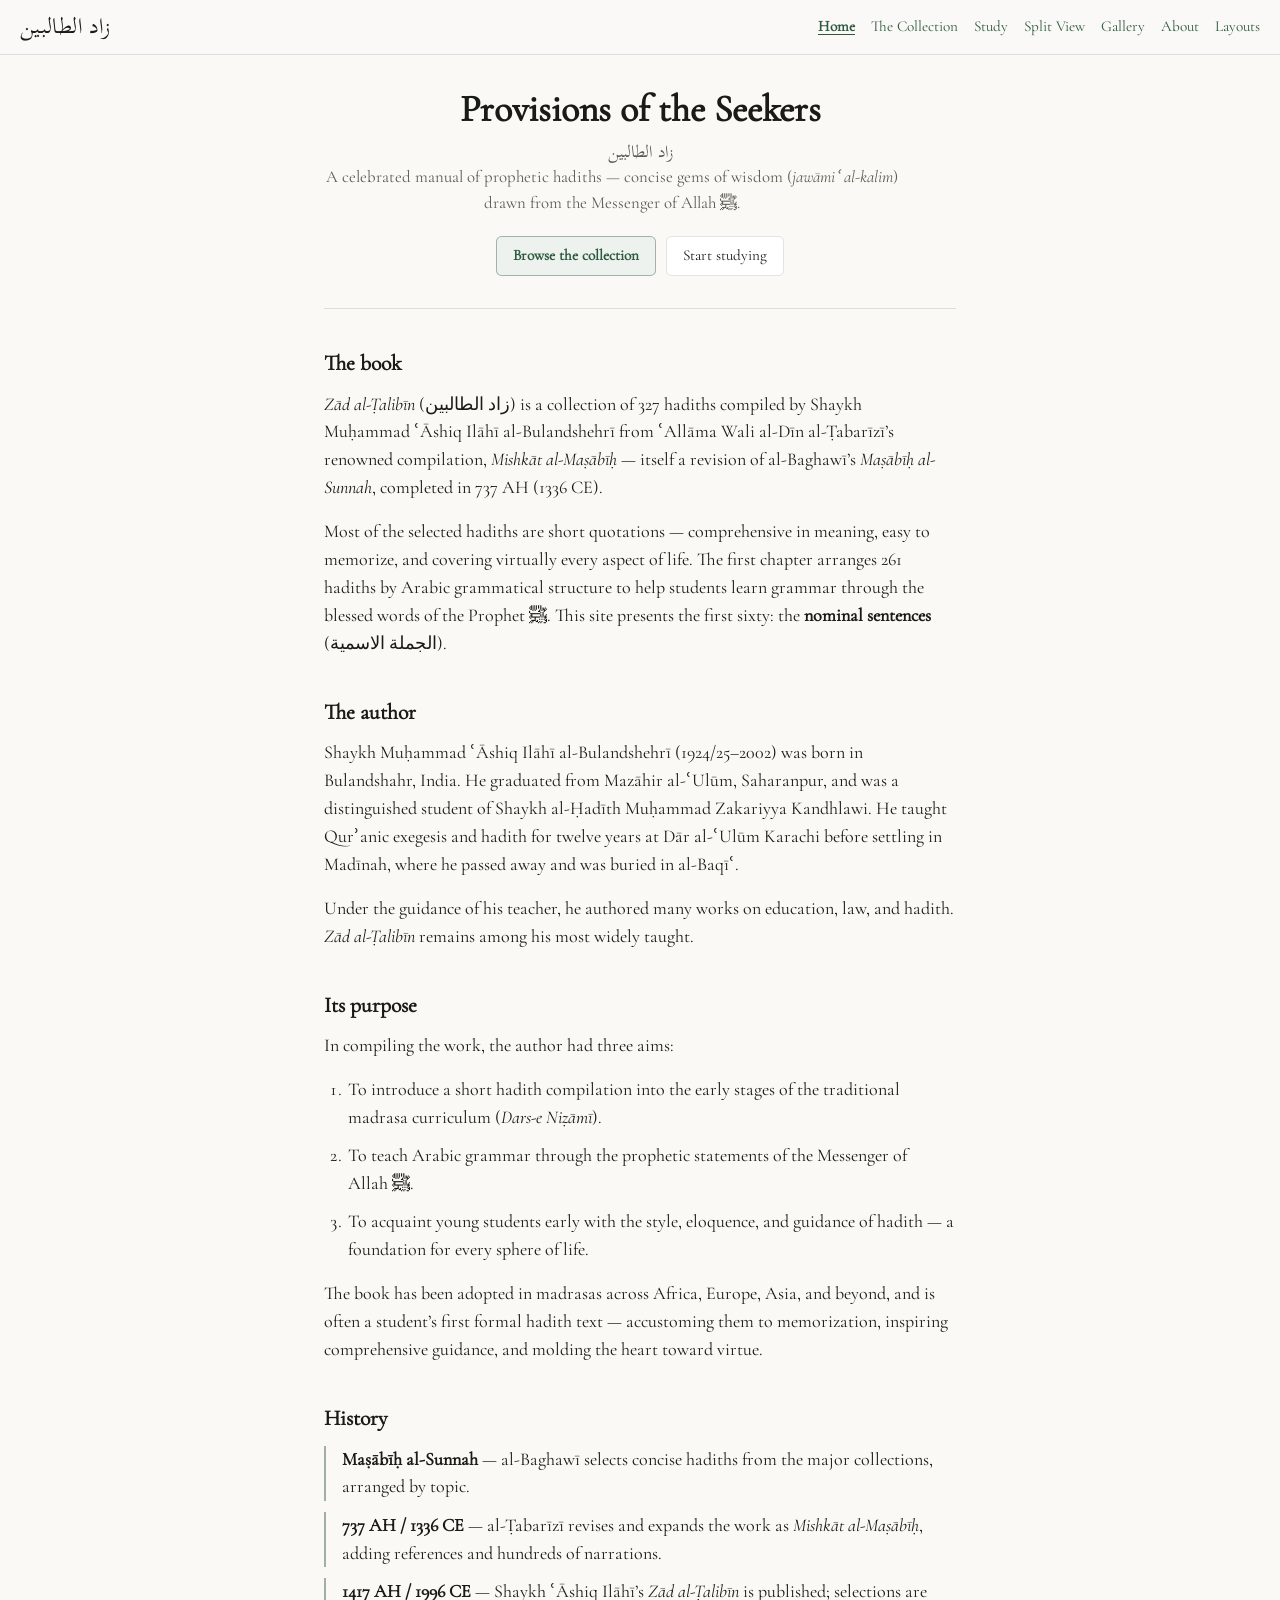
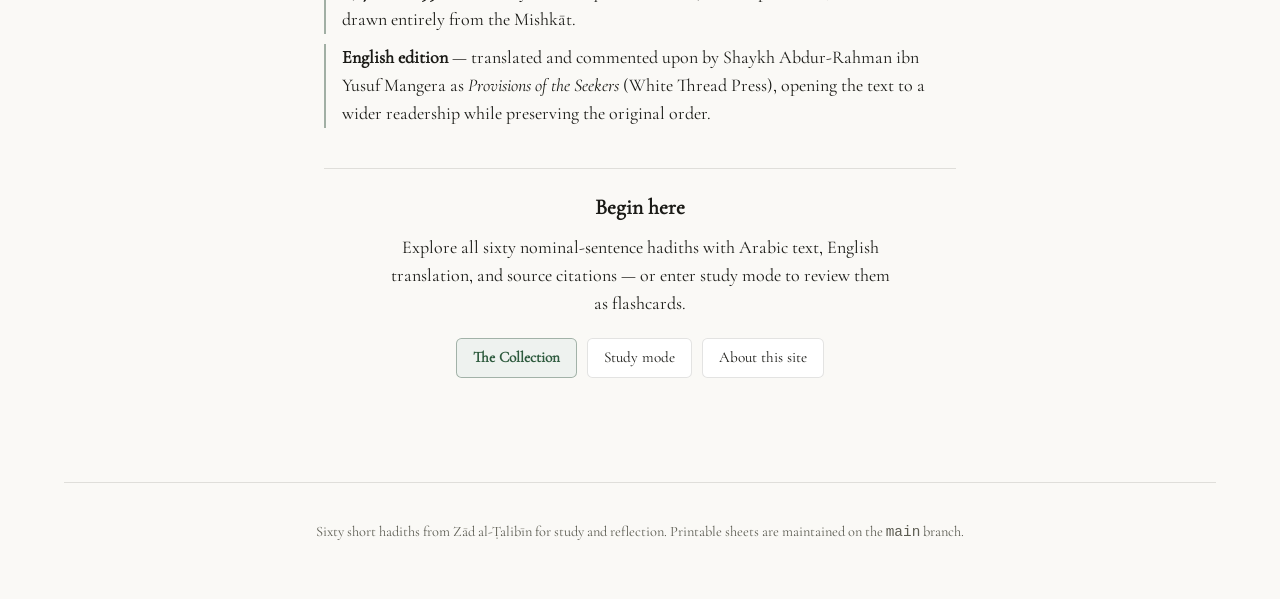
==== web/index.html @ 3c96c697 "Add landing page and rebrand site to Provisions of the Seekers. Introduce a home page covering the b" ====
<!doctype html>
<html lang="en">
  <head>
    <meta charset="utf-8">
    <meta name="viewport" content="width=device-width, initial-scale=1">
    <title>Provisions of the Seekers | Zād al-Ṭalibīn</title>
    <meta name="description" content="Provisions of the Seekers (Zād al-Ṭalibīn): sixty prophetic hadiths for study and memorization, with the book's history, author, and purpose.">
    <meta property="og:title" content="Provisions of the Seekers">
    <meta property="og:description" content="Sixty prophetic hadiths from Zād al-Ṭalibīn (زاد الطالبين) — a celebrated manual compiled by Shaykh Ashiq Ilahi al-Bulandshehri.">
    <meta property="og:type" content="website">
    <link rel="stylesheet" href="styles.css?v=2">
  </head>
  <body>
    <p class="load-message">Loading hadiths…</p>
    <script src="hadiths.js?v=1"></script>
    <script src="app.js?v=2"></script>
  </body>
</html>
---- web/styles.css ----
@font-face {
  font-family: "Local Scheherazade";
  src: url("/assets/fonts/ScheherazadeNew-Regular.ttf") format("truetype");
  font-weight: 400;
  font-style: normal;
  font-display: swap;
}

@font-face {
  font-family: "Local Cormorant";
  src: local("Cormorant Garamond"), url("/assets/fonts/CormorantGaramond-Regular.ttf") format("truetype");
  font-display: swap;
}

@font-face {
  font-family: "Local Cormorant";
  src: local("Cormorant Garamond Italic"), url("/assets/fonts/CormorantGaramond-Italic.ttf") format("truetype");
  font-style: italic;
  font-display: swap;
}

:root {
  --paper: #faf9f6;
  --ink: #1a1a16;
  --muted: #5c5c52;
  --link: #2d5a3d;
  --link-hover: #1e3d29;
  --border: rgba(26, 26, 22, 0.12);
  --max-width: 42rem;
  --nav-height: 3.25rem;
  --frame-ink: #3f463c;
}

*,
*::before,
*::after {
  box-sizing: border-box;
}

html,
body {
  margin: 0;
  min-height: 100%;
}

body {
  background: var(--paper);
  color: var(--ink);
  font-family: "Local Cormorant", Georgia, "Times New Roman", serif;
  font-size: 1.125rem;
  line-height: 1.55;
  -webkit-font-smoothing: antialiased;
  text-rendering: optimizeLegibility;
}

a {
  color: var(--link);
  text-decoration: none;
}

a:hover {
  color: var(--link-hover);
  text-decoration: underline;
}

.site-header {
  position: sticky;
  top: 0;
  z-index: 100;
  display: flex;
  align-items: center;
  justify-content: space-between;
  gap: 1rem;
  min-height: var(--nav-height);
  padding: 0.65rem 1.25rem;
  border-bottom: 1px solid var(--border);
  background: color-mix(in srgb, var(--paper) 92%, white);
  backdrop-filter: blur(8px);
}

.site-title {
  margin: 0;
  font-size: 1.15rem;
  font-weight: 700;
  letter-spacing: 0.02em;
}

.site-title a {
  color: var(--ink);
  text-decoration: none;
}

.site-title--ar a {
  font-family: "Local Scheherazade", "Scheherazade New", "Noto Naskh Arabic", serif;
  font-size: 1.35rem;
  font-weight: 400;
}

.site-title a:hover {
  color: var(--link);
  text-decoration: none;
}

.site-nav {
  display: flex;
  flex-wrap: wrap;
  gap: 0.35rem 1rem;
  margin: 0;
  padding: 0;
  list-style: none;
  font-size: 0.95rem;
}

.site-nav a {
  text-decoration: none;
}

.site-nav a.is-active {
  font-weight: 700;
  text-decoration: underline;
  text-underline-offset: 0.2em;
}

main {
  width: min(100%, 72rem);
  margin: 0 auto;
  padding: 2rem 1.25rem 4rem;
}

.hero {
  max-width: var(--max-width);
  margin: 0 auto 2rem;
  text-align: center;
}

.hero h1 {
  margin: 0 0 0.5rem;
  font-size: clamp(1.75rem, 4vw, 2.35rem);
  font-weight: 700;
  line-height: 1.2;
}

.hero p {
  margin: 0;
  color: var(--muted);
  font-size: 1.05rem;
}

.hero-subtitle {
  margin: 0 0 0.65rem;
  color: var(--ink);
  font-family: "Local Scheherazade", "Scheherazade New", "Noto Naskh Arabic", serif;
  font-size: clamp(1.5rem, 4vw, 2rem);
  line-height: 1.4;
}

.search-box {
  display: block;
  width: min(100%, var(--max-width));
  margin: 0 auto 1.5rem;
  padding: 0.65rem 0.9rem;
  border: 1px solid var(--border);
  border-radius: 0.35rem;
  background: white;
  color: var(--ink);
  font: inherit;
  font-size: 1rem;
}

.search-box:focus {
  outline: 2px solid color-mix(in srgb, var(--link) 35%, transparent);
  outline-offset: 1px;
}

.collection-list {
  max-width: var(--max-width);
  margin: 0 auto;
  padding: 0;
  list-style: none;
}

.collection-item {
  border-bottom: 1px solid var(--border);
}

.collection-item a {
  display: grid;
  grid-template-columns: auto 1fr;
  gap: 0.75rem 1rem;
  align-items: baseline;
  padding: 0.85rem 0.25rem;
  color: inherit;
  text-decoration: none;
}

.collection-item a:hover {
  background: color-mix(in srgb, var(--link) 6%, transparent);
  text-decoration: none;
}

.collection-number {
  min-width: 5.5rem;
  color: var(--muted);
  font-size: 0.92rem;
  font-weight: 700;
}

.collection-title {
  font-size: 1.05rem;
}

.hadith-detail {
  max-width: var(--max-width);
  margin: 0 auto;
}

.hadith-label {
  margin: 0 0 1rem;
  color: var(--muted);
  font-size: 0.95rem;
  font-weight: 700;
  letter-spacing: 0.04em;
  text-transform: uppercase;
}

.hadith-card {
  --card-bg: #fdf8ee;
  --accent: #c9a05a;
  position: relative;
  margin-bottom: 2rem;
  padding: 2rem 1.75rem 1.5rem;
  overflow: hidden;
  border-radius: 0.5rem;
  background: var(--card-bg);
  box-shadow: 0 0.15rem 0.75rem rgba(45, 40, 30, 0.08);
}

.hadith-card::before,
.hadith-card::after {
  content: "";
  position: absolute;
  inset: 0.5rem;
  border-radius: 0.35rem;
  pointer-events: none;
}

.hadith-card::before {
  border: 1px solid color-mix(in srgb, var(--frame-ink) 70%, transparent);
}

.hadith-card::after {
  inset: 0.7rem;
  border: 1px solid color-mix(in srgb, var(--frame-ink) 30%, transparent);
}

.hadith-card__inner {
  position: relative;
  z-index: 1;
}

.hadith-english {
  margin: 0 0 1.25rem;
  font-size: clamp(1.2rem, 2.5vw, 1.45rem);
  font-style: italic;
  line-height: 1.45;
  text-align: center;
}

.hadith-rule {
  width: min(52%, 12rem);
  height: 0;
  margin: 0 auto 1.1rem;
  border: 0;
  border-top: 1px solid color-mix(in srgb, var(--ink) 16%, transparent);
}

.hadith-arabic {
  margin: 0 0 1rem;
  color: #2a2a24;
  font-family: "Local Scheherazade", "Scheherazade New", "Noto Naskh Arabic", serif;
  font-size: clamp(1.5rem, 4vw, 2rem);
  font-weight: 400;
  line-height: 1.55;
  text-align: center;
  direction: rtl;
  unicode-bidi: isolate;
}

.hadith-source {
  margin: 0;
  color: var(--muted);
  font-size: 0.9rem;
  font-style: italic;
  font-weight: 700;
  text-align: center;
}

.hadith-nav {
  display: flex;
  justify-content: space-between;
  gap: 1rem;
  margin-top: 2rem;
}

.hadith-nav a,
.btn {
  display: inline-flex;
  align-items: center;
  justify-content: center;
  min-height: 2.5rem;
  padding: 0.45rem 1rem;
  border: 1px solid var(--border);
  border-radius: 0.35rem;
  background: white;
  color: var(--ink);
  font: inherit;
  font-size: 0.95rem;
  text-decoration: none;
  cursor: pointer;
}

.hadith-nav a:hover,
.btn:hover {
  border-color: color-mix(in srgb, var(--link) 40%, var(--border));
  color: var(--link);
  text-decoration: none;
}

.btn--primary {
  border-color: color-mix(in srgb, var(--link) 30%, var(--border));
  background: color-mix(in srgb, var(--link) 8%, white);
  color: var(--link);
  font-weight: 700;
}

.load-message {
  max-width: var(--max-width);
  margin: 2rem auto;
  padding: 1.5rem;
  border: 1px solid var(--border);
  border-radius: 0.35rem;
  background: white;
  color: var(--muted);
  text-align: center;
}

.load-message--error {
  color: #6b2f2f;
}

.about-page {
  max-width: var(--max-width);
  margin: 0 auto;
}

.about-page h1 {
  margin-top: 0;
}

.about-page p {
  margin: 0 0 1rem;
}

/* Layout B — Study mode */
.study-screen {
  display: grid;
  gap: 1.25rem;
  min-height: calc(100vh - var(--nav-height) - 4rem);
  align-content: center;
  justify-items: center;
  max-width: 36rem;
  margin: 0 auto;
}

.study-card-wrap {
  width: 100%;
  perspective: 1200px;
}

.study-card {
  --card-bg: #fdf8ee;
  position: relative;
  width: 100%;
  min-height: 22rem;
  padding: 2.25rem 1.5rem 1.75rem;
  border-radius: 0.6rem;
  background: var(--card-bg);
  box-shadow: 0 0.25rem 1.25rem rgba(45, 40, 30, 0.1);
  cursor: pointer;
  transition: transform 0.35s ease;
  transform-style: preserve-3d;
}

.study-card.is-flipped {
  transform: rotateY(180deg);
}

.study-card-face {
  display: grid;
  align-content: center;
  min-height: 16rem;
}

.study-card-face--back {
  position: absolute;
  inset: 2.25rem 1.5rem 1.75rem;
  transform: rotateY(180deg);
  backface-visibility: hidden;
}

.study-card-face--front {
  backface-visibility: hidden;
}

.study-hint {
  margin: 0;
  color: var(--muted);
  font-size: 0.9rem;
  text-align: center;
}

.study-controls {
  display: flex;
  flex-wrap: wrap;
  align-items: center;
  justify-content: center;
  gap: 0.5rem;
  width: 100%;
}

.study-mode-toggle {
  display: flex;
  flex-wrap: wrap;
  gap: 0.35rem;
  justify-content: center;
}

.study-mode-toggle .btn.is-active {
  border-color: color-mix(in srgb, var(--link) 45%, var(--border));
  background: color-mix(in srgb, var(--link) 12%, white);
  color: var(--link);
  font-weight: 700;
}

.study-counter {
  min-width: 4.5rem;
  color: var(--muted);
  font-size: 0.92rem;
  text-align: center;
}

/* Layout C — Split view */
.split-layout {
  display: grid;
  grid-template-columns: minmax(14rem, 32%) 1fr;
  gap: 1.5rem;
  min-height: calc(100vh - var(--nav-height) - 4rem);
}

.split-list {
  position: sticky;
  top: calc(var(--nav-height) + 1rem);
  max-height: calc(100vh - var(--nav-height) - 2rem);
  overflow: auto;
  margin: 0;
  padding: 0;
  border: 1px solid var(--border);
  border-radius: 0.4rem;
  background: white;
  list-style: none;
}

.split-list li a {
  display: block;
  padding: 0.6rem 0.85rem;
  border-bottom: 1px solid var(--border);
  color: inherit;
  font-size: 0.95rem;
  text-decoration: none;
}

.split-list li a:hover {
  background: color-mix(in srgb, var(--link) 6%, transparent);
  text-decoration: none;
}

.split-list li a.is-active {
  background: color-mix(in srgb, var(--link) 10%, white);
  font-weight: 700;
}

.split-list .collection-number {
  display: inline;
  min-width: 0;
  margin-right: 0.35rem;
}

.split-reader {
  min-width: 0;
}

/* Layout D — Gallery */
.gallery-grid {
  display: grid;
  grid-template-columns: repeat(auto-fill, minmax(10.5rem, 1fr));
  gap: 1rem;
}

.gallery-tile {
  position: relative;
  display: block;
  aspect-ratio: 3 / 4;
  padding: 0;
  overflow: hidden;
  border: 1px solid var(--border);
  border-radius: 0.45rem;
  background: var(--card-bg, #fdf8ee);
  box-shadow: 0 0.1rem 0.5rem rgba(45, 40, 30, 0.06);
  cursor: pointer;
  text-align: center;
  text-decoration: none;
}

.gallery-tile:hover {
  box-shadow: 0 0.2rem 0.85rem rgba(45, 40, 30, 0.12);
  text-decoration: none;
}

.gallery-tile__badge {
  position: absolute;
  top: 0.45rem;
  left: 0.45rem;
  z-index: 2;
  padding: 0.15rem 0.45rem;
  border-radius: 999px;
  background: rgba(255, 255, 255, 0.88);
  color: var(--muted);
  font-size: 0.75rem;
  font-weight: 700;
}

.gallery-tile__arabic {
  display: grid;
  place-items: center;
  height: 100%;
  padding: 1.75rem 0.65rem 0.85rem;
  color: #2a2a24;
  font-family: "Local Scheherazade", "Scheherazade New", serif;
  font-size: 1rem;
  line-height: 1.4;
  direction: rtl;
}

.gallery-modal {
  position: fixed;
  inset: 0;
  z-index: 200;
  display: grid;
  place-items: center;
  padding: 1rem;
  background: rgba(20, 18, 14, 0.55);
}

.gallery-modal[hidden] {
  display: none;
}

.gallery-modal__panel {
  width: min(100%, 28rem);
  max-height: 90vh;
  overflow: auto;
  padding: 1.25rem;
  border-radius: 0.5rem;
  background: var(--paper);
}

.gallery-modal__actions {
  display: flex;
  flex-wrap: wrap;
  gap: 0.5rem;
  justify-content: space-between;
  margin-top: 1rem;
}

/* Drawer (study index) */
.drawer-backdrop {
  position: fixed;
  inset: 0;
  z-index: 150;
  background: rgba(20, 18, 14, 0.4);
}

.drawer-backdrop[hidden],
.drawer[hidden] {
  display: none;
}

.drawer {
  position: fixed;
  top: 0;
  right: 0;
  z-index: 160;
  width: min(100%, 22rem);
  height: 100%;
  overflow: auto;
  padding: 1rem 0 2rem;
  background: var(--paper);
  box-shadow: -0.25rem 0 1.5rem rgba(20, 18, 14, 0.15);
}

.drawer-header {
  display: flex;
  align-items: center;
  justify-content: space-between;
  padding: 0 1rem 0.75rem;
  border-bottom: 1px solid var(--border);
}

.drawer-header h2 {
  margin: 0;
  font-size: 1.1rem;
}

.drawer .collection-list {
  padding: 0 0.5rem;
}

/* Wireframes page */
.wireframes-page main {
  max-width: 56rem;
}

.wireframe-section {
  margin-bottom: 3rem;
  padding-bottom: 2rem;
  border-bottom: 1px solid var(--border);
}

.wireframe-section h2 {
  margin: 0 0 0.35rem;
  font-size: 1.35rem;
}

.wireframe-section p {
  margin: 0 0 1rem;
  color: var(--muted);
}

.wireframe-frame {
  padding: 1rem;
  border: 2px dashed var(--border);
  border-radius: 0.5rem;
  background: white;
}

.wireframe-mock {
  pointer-events: none;
  user-select: none;
}

.wireframe-label {
  display: inline-block;
  margin-bottom: 0.75rem;
  padding: 0.2rem 0.5rem;
  border-radius: 0.25rem;
  background: color-mix(in srgb, var(--link) 10%, white);
  color: var(--link);
  font-size: 0.8rem;
  font-weight: 700;
  letter-spacing: 0.05em;
  text-transform: uppercase;
}

.wireframe-split {
  display: grid;
  grid-template-columns: 1fr 2fr;
  gap: 0.75rem;
  min-height: 14rem;
}

.wireframe-pane {
  padding: 0.75rem;
  border: 1px solid var(--border);
  border-radius: 0.35rem;
  background: color-mix(in srgb, var(--paper) 50%, white);
  color: var(--muted);
  font-size: 0.9rem;
}

.wireframe-gallery {
  display: grid;
  grid-template-columns: repeat(4, 1fr);
  gap: 0.5rem;
}

.wireframe-tile {
  aspect-ratio: 3 / 4;
  border: 1px solid var(--border);
  border-radius: 0.3rem;
  background: #fdf8ee;
}

.site-footer {
  width: min(100%, 72rem);
  margin: 0 auto;
  padding: 1.5rem 1.25rem 2.5rem;
  border-top: 1px solid var(--border);
  color: var(--muted);
  font-size: 0.9rem;
  text-align: center;
}

.landing-page {
  max-width: var(--max-width);
  margin: 0 auto;
}

.landing-hero {
  margin-bottom: 2.5rem;
  padding-bottom: 2rem;
  border-bottom: 1px solid var(--border);
}

.landing-lede {
  max-width: 36rem;
  margin: 0 auto 1.25rem;
  font-size: 1.15rem;
  line-height: 1.55;
}

.landing-actions {
  display: flex;
  flex-wrap: wrap;
  gap: 0.65rem;
  justify-content: center;
  margin-top: 1.25rem;
}

.landing-section {
  margin-bottom: 2.5rem;
}

.landing-section h2 {
  margin: 0 0 0.85rem;
  font-size: 1.35rem;
  font-weight: 700;
  line-height: 1.3;
}

.landing-section p {
  margin: 0 0 1rem;
}

.landing-section p:last-child {
  margin-bottom: 0;
}

.landing-list,
.landing-timeline {
  margin: 0 0 1rem;
  padding-left: 1.35rem;
}

.landing-list li,
.landing-timeline li {
  margin-bottom: 0.65rem;
  padding-left: 0.15rem;
}

.landing-timeline {
  list-style: none;
  padding-left: 0;
}

.landing-timeline li {
  padding-left: 1rem;
  border-left: 2px solid color-mix(in srgb, var(--link) 35%, var(--border));
}

.landing-section--cta {
  padding-top: 1.5rem;
  border-top: 1px solid var(--border);
  text-align: center;
}

.landing-section--cta p {
  max-width: 32rem;
  margin-left: auto;
  margin-right: auto;
}

.hero--compact {
  margin-bottom: 1.5rem;
}

.hero--compact h1 {
  font-size: clamp(1.5rem, 3vw, 2rem);
}

@media (max-width: 768px) {
  .site-header {
    flex-direction: column;
    align-items: flex-start;
  }

  .split-layout {
    grid-template-columns: 1fr;
  }

  .split-list {
    position: static;
    max-height: 14rem;
  }

  .hadith-nav {
    flex-direction: column;
  }

  .wireframe-split,
  .wireframe-gallery {
    grid-template-columns: 1fr 1fr;
  }
}

.visually-hidden {
  position: absolute;
  width: 1px;
  height: 1px;
  padding: 0;
  margin: -1px;
  overflow: hidden;
  clip: rect(0, 0, 0, 0);
  white-space: nowrap;
  border: 0;
}

@media (prefers-reduced-motion: reduce) {
  .study-card {
    transition: none;
  }
}
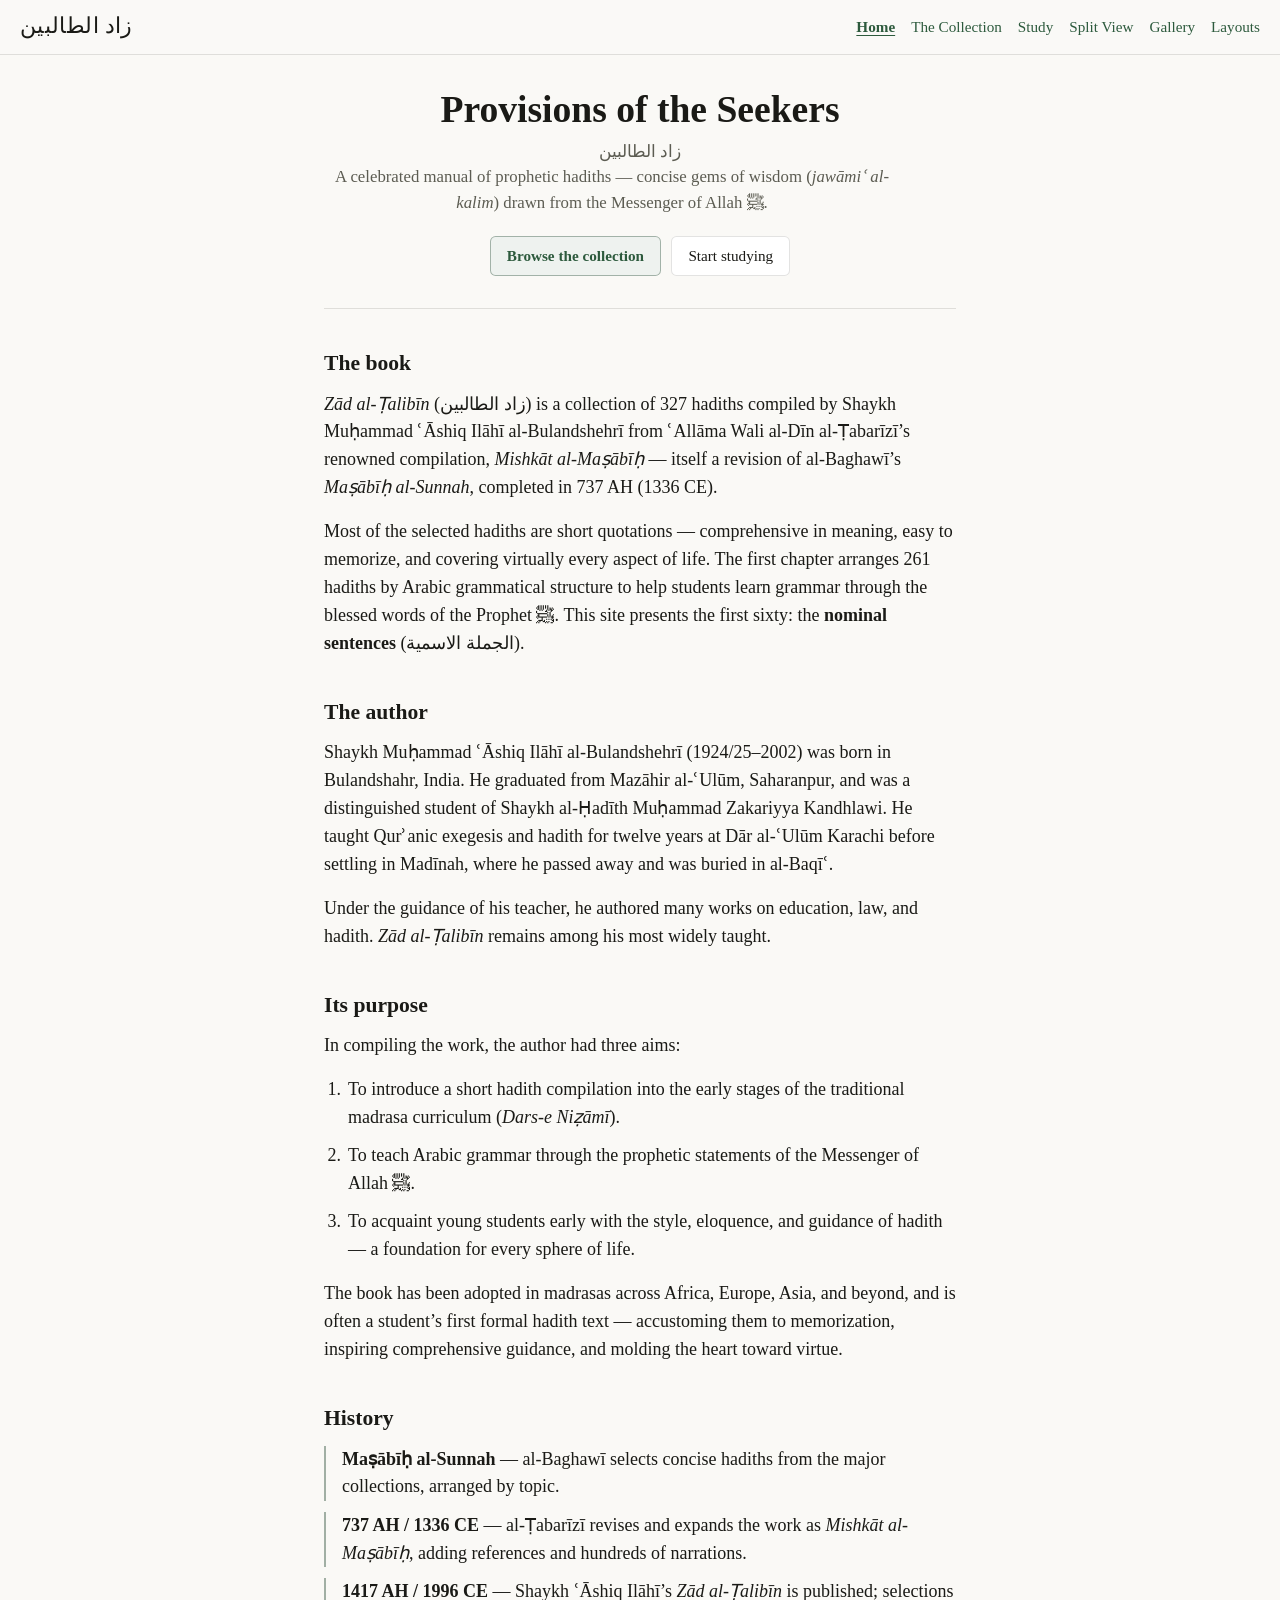
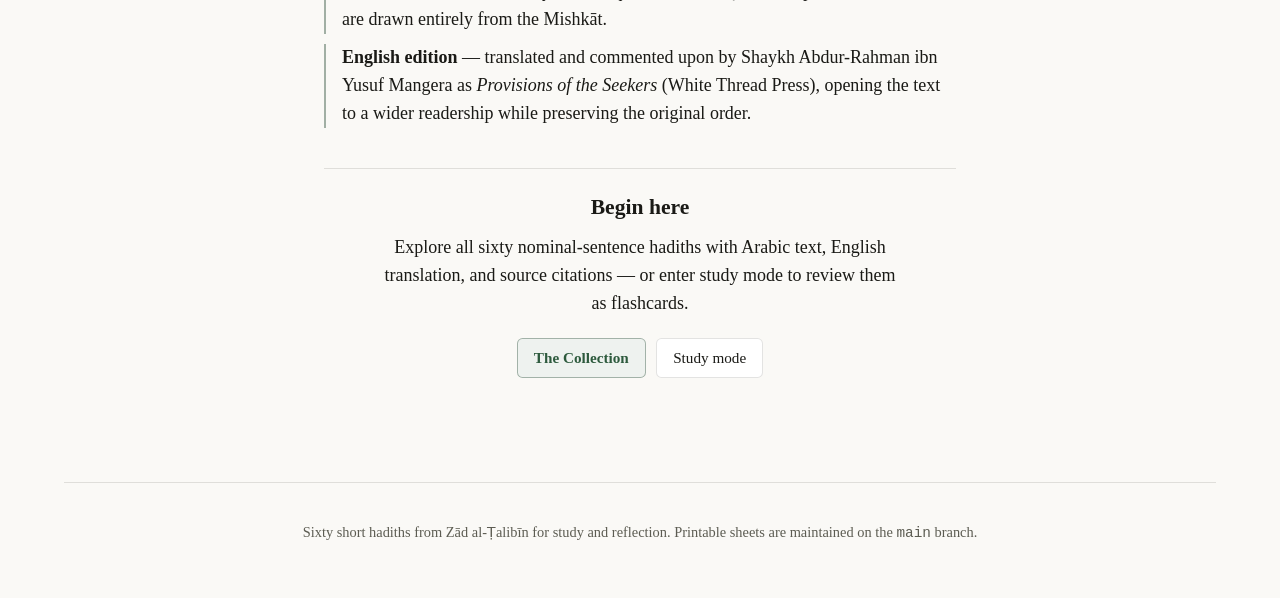
==== commit af5b31ff: "Hide About page from public site navigation. Remove About links from the header and landing page whi" ====
--- a/web/index.html
+++ b/web/index.html
@@ -13,6 +13,6 @@
   <body>
     <p class="load-message">Loading hadiths…</p>
     <script src="hadiths.js?v=1"></script>
-    <script src="app.js?v=2"></script>
+    <script src="app.js?v=3"></script>
   </body>
 </html>
--- a/web/styles.css
+++ b/web/styles.css
@@ -1,6 +1,6 @@
 @font-face {
   font-family: "Local Scheherazade";
-  src: url("/assets/fonts/ScheherazadeNew-Regular.ttf") format("truetype");
+  src: url("assets/fonts/ScheherazadeNew-Regular.ttf") format("truetype");
   font-weight: 400;
   font-style: normal;
   font-display: swap;
@@ -8,13 +8,13 @@
 
 @font-face {
   font-family: "Local Cormorant";
-  src: local("Cormorant Garamond"), url("/assets/fonts/CormorantGaramond-Regular.ttf") format("truetype");
+  src: local("Cormorant Garamond"), url("assets/fonts/CormorantGaramond-Regular.ttf") format("truetype");
   font-display: swap;
 }
 
 @font-face {
   font-family: "Local Cormorant";
-  src: local("Cormorant Garamond Italic"), url("/assets/fonts/CormorantGaramond-Italic.ttf") format("truetype");
+  src: local("Cormorant Garamond Italic"), url("assets/fonts/CormorantGaramond-Italic.ttf") format("truetype");
   font-style: italic;
   font-display: swap;
 }
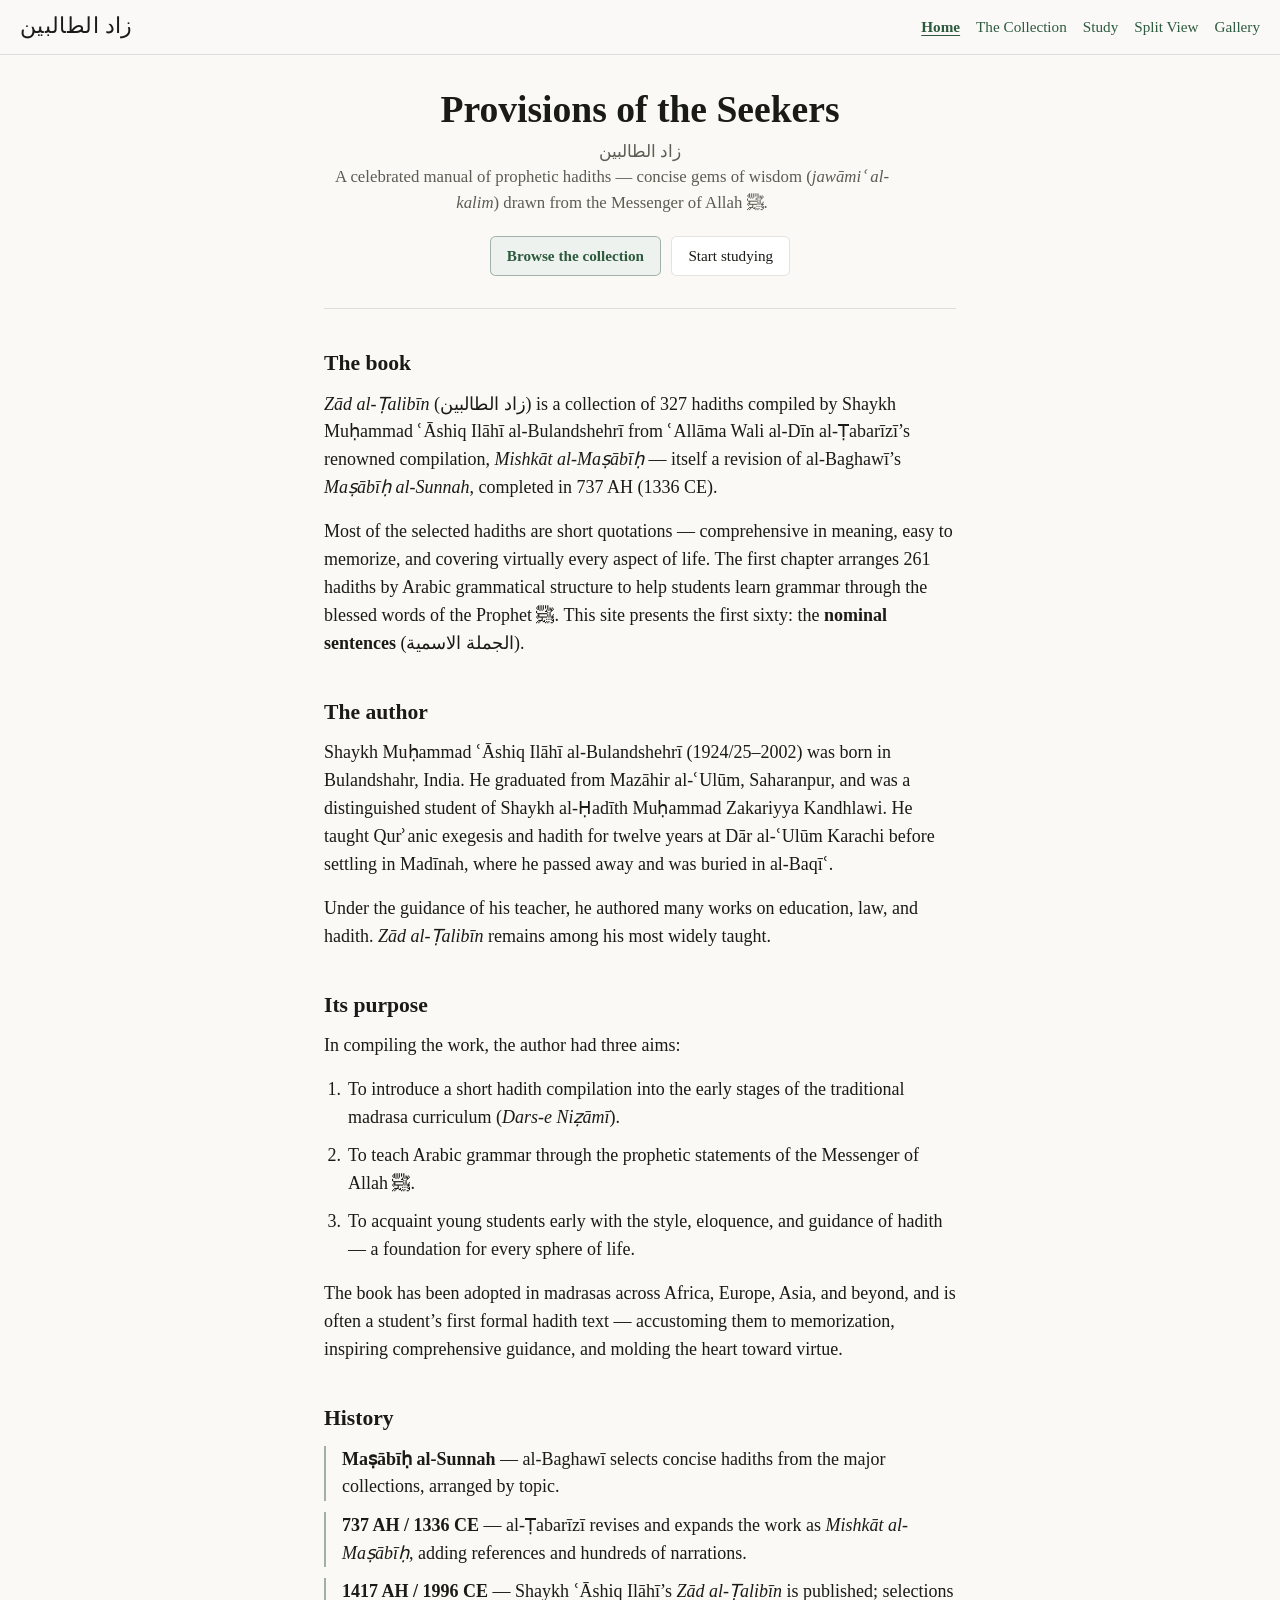
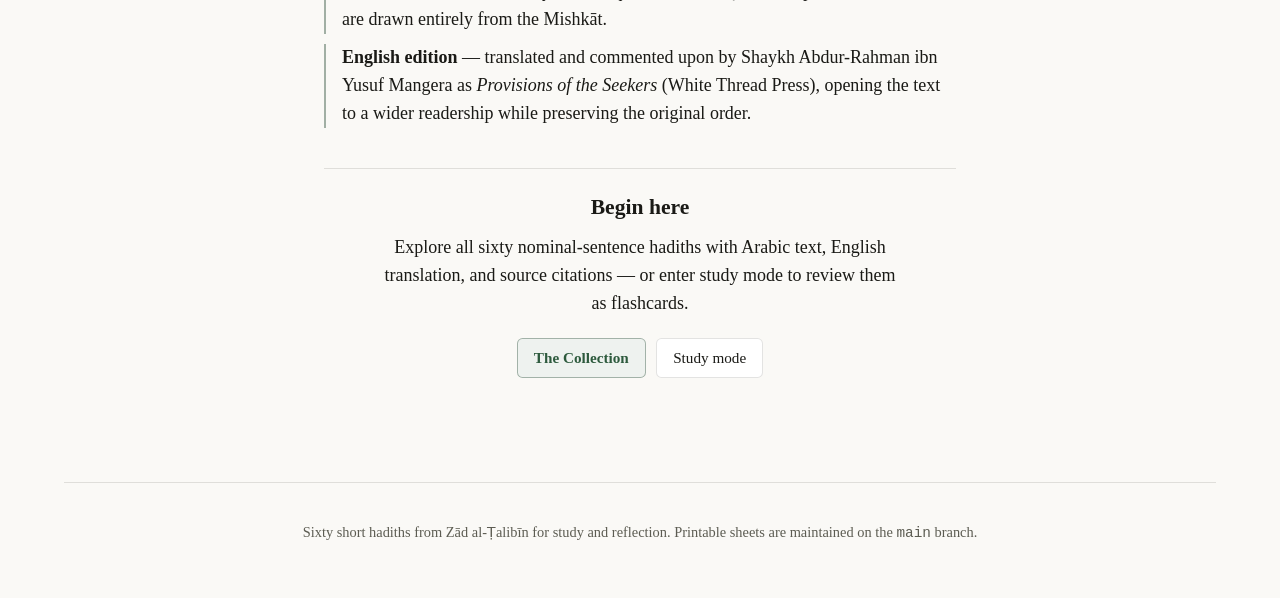
==== commit 1471819e: "Add book commentary on hadith detail pages and hide dev-only nav links. Co-authored-by: Cursor <curs" ====
--- a/web/index.html
+++ b/web/index.html
@@ -8,11 +8,11 @@
     <meta property="og:title" content="Provisions of the Seekers">
     <meta property="og:description" content="Sixty prophetic hadiths from Zād al-Ṭalibīn (زاد الطالبين) — a celebrated manual compiled by Shaykh Ashiq Ilahi al-Bulandshehri.">
     <meta property="og:type" content="website">
-    <link rel="stylesheet" href="styles.css?v=2">
+    <link rel="stylesheet" href="styles.css?v=3">
   </head>
   <body>
     <p class="load-message">Loading hadiths…</p>
-    <script src="hadiths.js?v=1"></script>
-    <script src="app.js?v=3"></script>
+    <script src="hadiths.js?v=2"></script>
+    <script src="app.js?v=5"></script>
   </body>
 </html>
--- a/web/styles.css
+++ b/web/styles.css
@@ -822,6 +822,34 @@
   }
 }
 
+.hadith-commentary {
+  margin-top: 2.5rem;
+  padding-top: 2rem;
+  border-top: 1px solid var(--border);
+  max-width: 42rem;
+  margin-left: auto;
+  margin-right: auto;
+}
+
+.hadith-commentary h2 {
+  font-family: var(--font-serif);
+  font-size: 1.25rem;
+  font-weight: 600;
+  color: var(--ink-muted);
+  margin-bottom: 1rem;
+}
+
+.hadith-commentary p {
+  font-size: 1.05rem;
+  line-height: 1.75;
+  color: var(--ink);
+  margin-bottom: 1rem;
+}
+
+.hadith-commentary p:last-child {
+  margin-bottom: 0;
+}
+
 .visually-hidden {
   position: absolute;
   width: 1px;
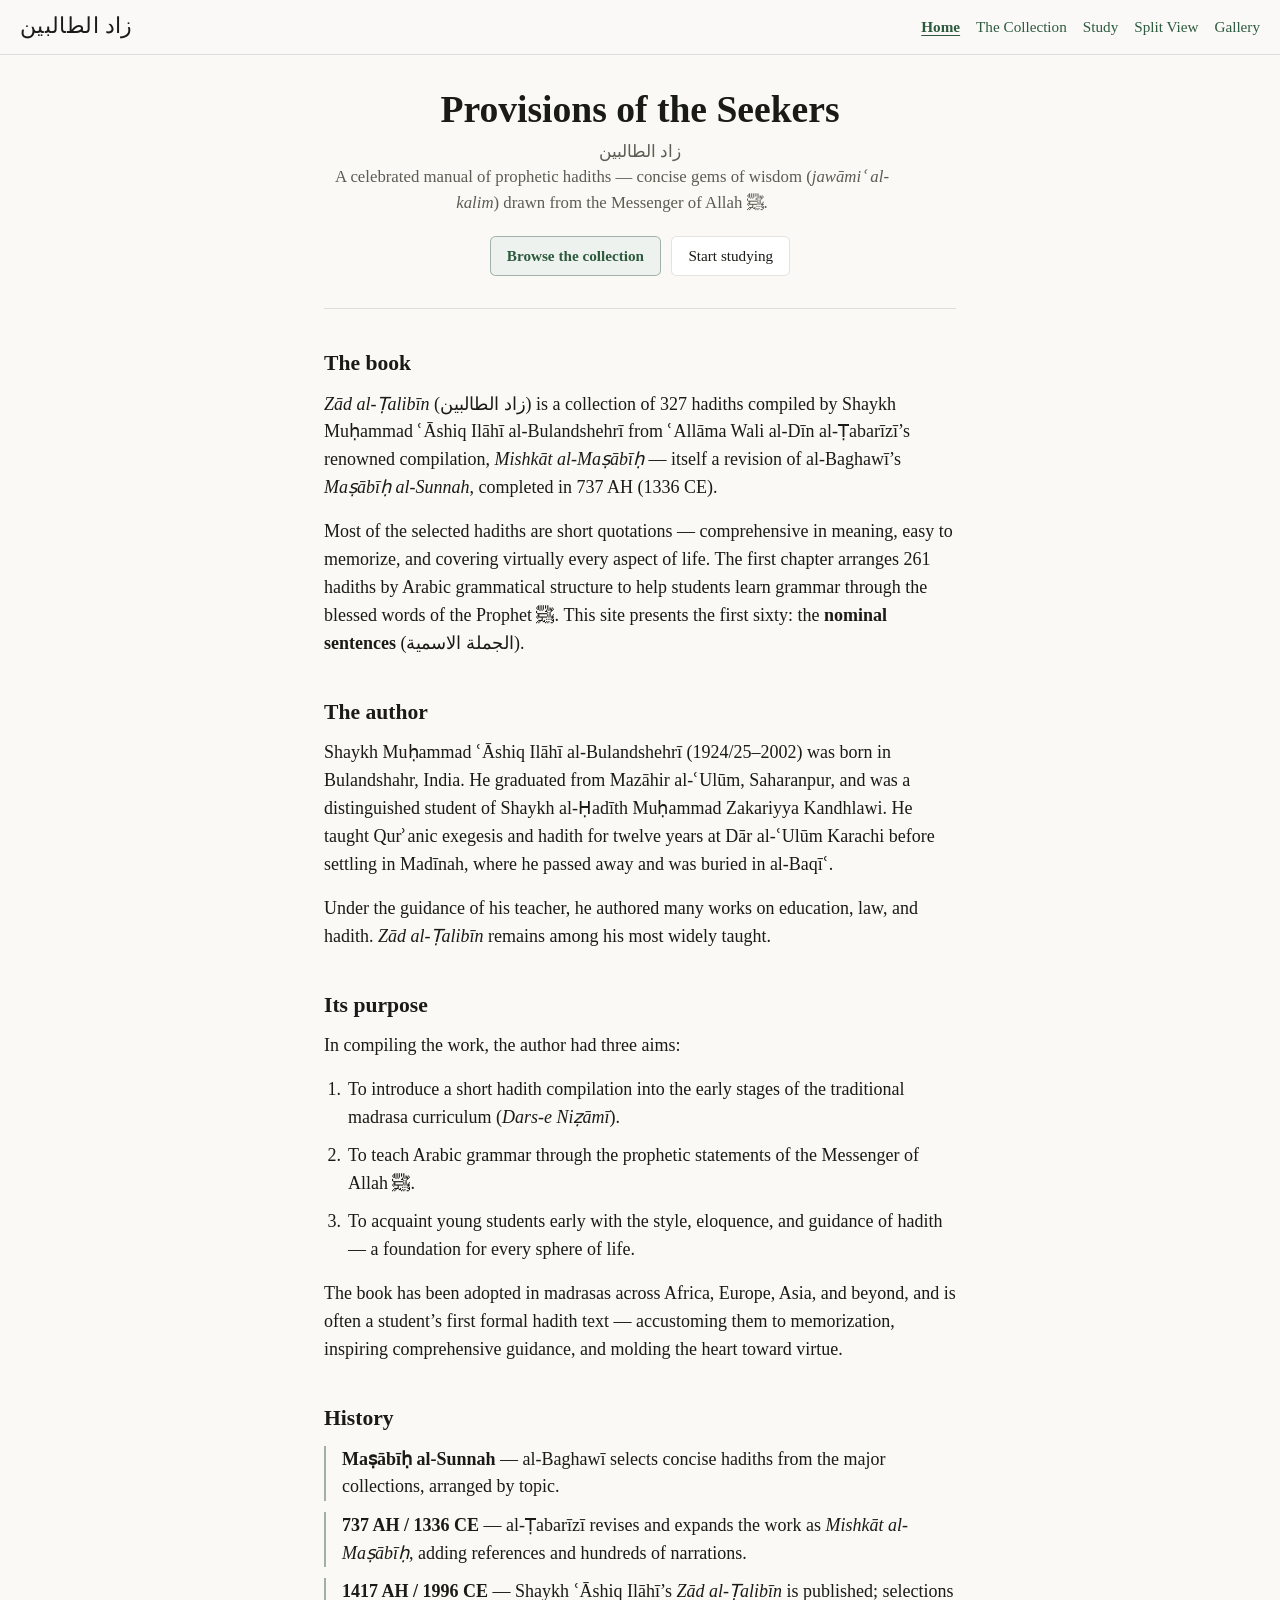
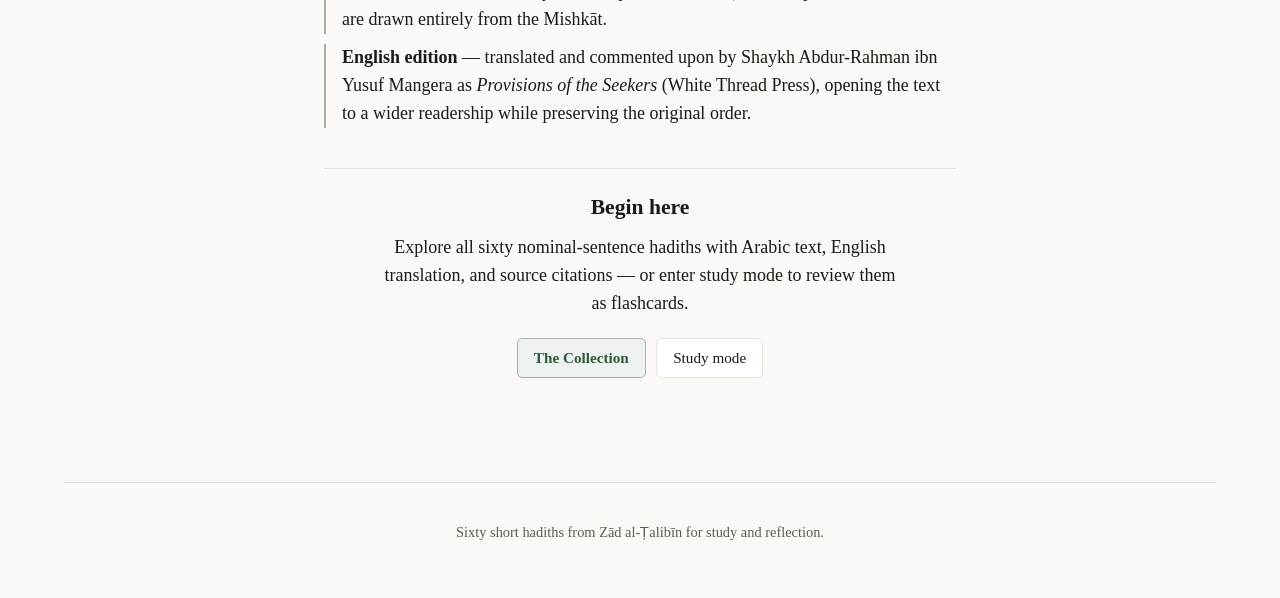
==== commit 83a5cba6: "Clean commentary text, fix transliteration fonts, and simplify footer. Co-authored-by: Cursor <curso" ====
--- a/web/index.html
+++ b/web/index.html
@@ -8,11 +8,11 @@
     <meta property="og:title" content="Provisions of the Seekers">
     <meta property="og:description" content="Sixty prophetic hadiths from Zād al-Ṭalibīn (زاد الطالبين) — a celebrated manual compiled by Shaykh Ashiq Ilahi al-Bulandshehri.">
     <meta property="og:type" content="website">
-    <link rel="stylesheet" href="styles.css?v=3">
+    <link rel="stylesheet" href="styles.css?v=4">
   </head>
   <body>
     <p class="load-message">Loading hadiths…</p>
-    <script src="hadiths.js?v=2"></script>
-    <script src="app.js?v=5"></script>
+    <script src="hadiths.js?v=3"></script>
+    <script src="app.js?v=6"></script>
   </body>
 </html>
--- a/web/styles.css
+++ b/web/styles.css
@@ -9,14 +9,31 @@
 @font-face {
   font-family: "Local Cormorant";
   src: local("Cormorant Garamond"), url("assets/fonts/CormorantGaramond-Regular.ttf") format("truetype");
+  font-weight: 400;
+  font-style: normal;
   font-display: swap;
+  unicode-range: U+0000-00FF, U+0131, U+0152-0153, U+02BB-02BC, U+02C6, U+02DA, U+02DC,
+    U+2000-206F, U+2070-2074, U+20AC, U+2122, U+2191, U+2193, U+2212, U+2215, U+FEFF, U+FFFD;
+}
+
+@font-face {
+  font-family: "Local Cormorant";
+  src: url("assets/fonts/CormorantGaramond-LatinExt-Regular.ttf") format("truetype");
+  font-weight: 400;
+  font-style: normal;
+  font-display: swap;
+  unicode-range: U+0100-024F, U+0259, U+1E00-1EFF, U+2020, U+20A0-20AB, U+20AD-20CF,
+    U+2113, U+2C60-2C7F, U+A720-A7FF;
 }
 
 @font-face {
   font-family: "Local Cormorant";
   src: local("Cormorant Garamond Italic"), url("assets/fonts/CormorantGaramond-Italic.ttf") format("truetype");
+  font-weight: 400;
   font-style: italic;
   font-display: swap;
+  unicode-range: U+0000-00FF, U+0131, U+0152-0153, U+02BB-02BC, U+02C6, U+02DA, U+02DC,
+    U+2000-206F, U+2070-2074, U+20AC, U+2122, U+2191, U+2193, U+2212, U+2215, U+FEFF, U+FFFD;
 }
 
 :root {
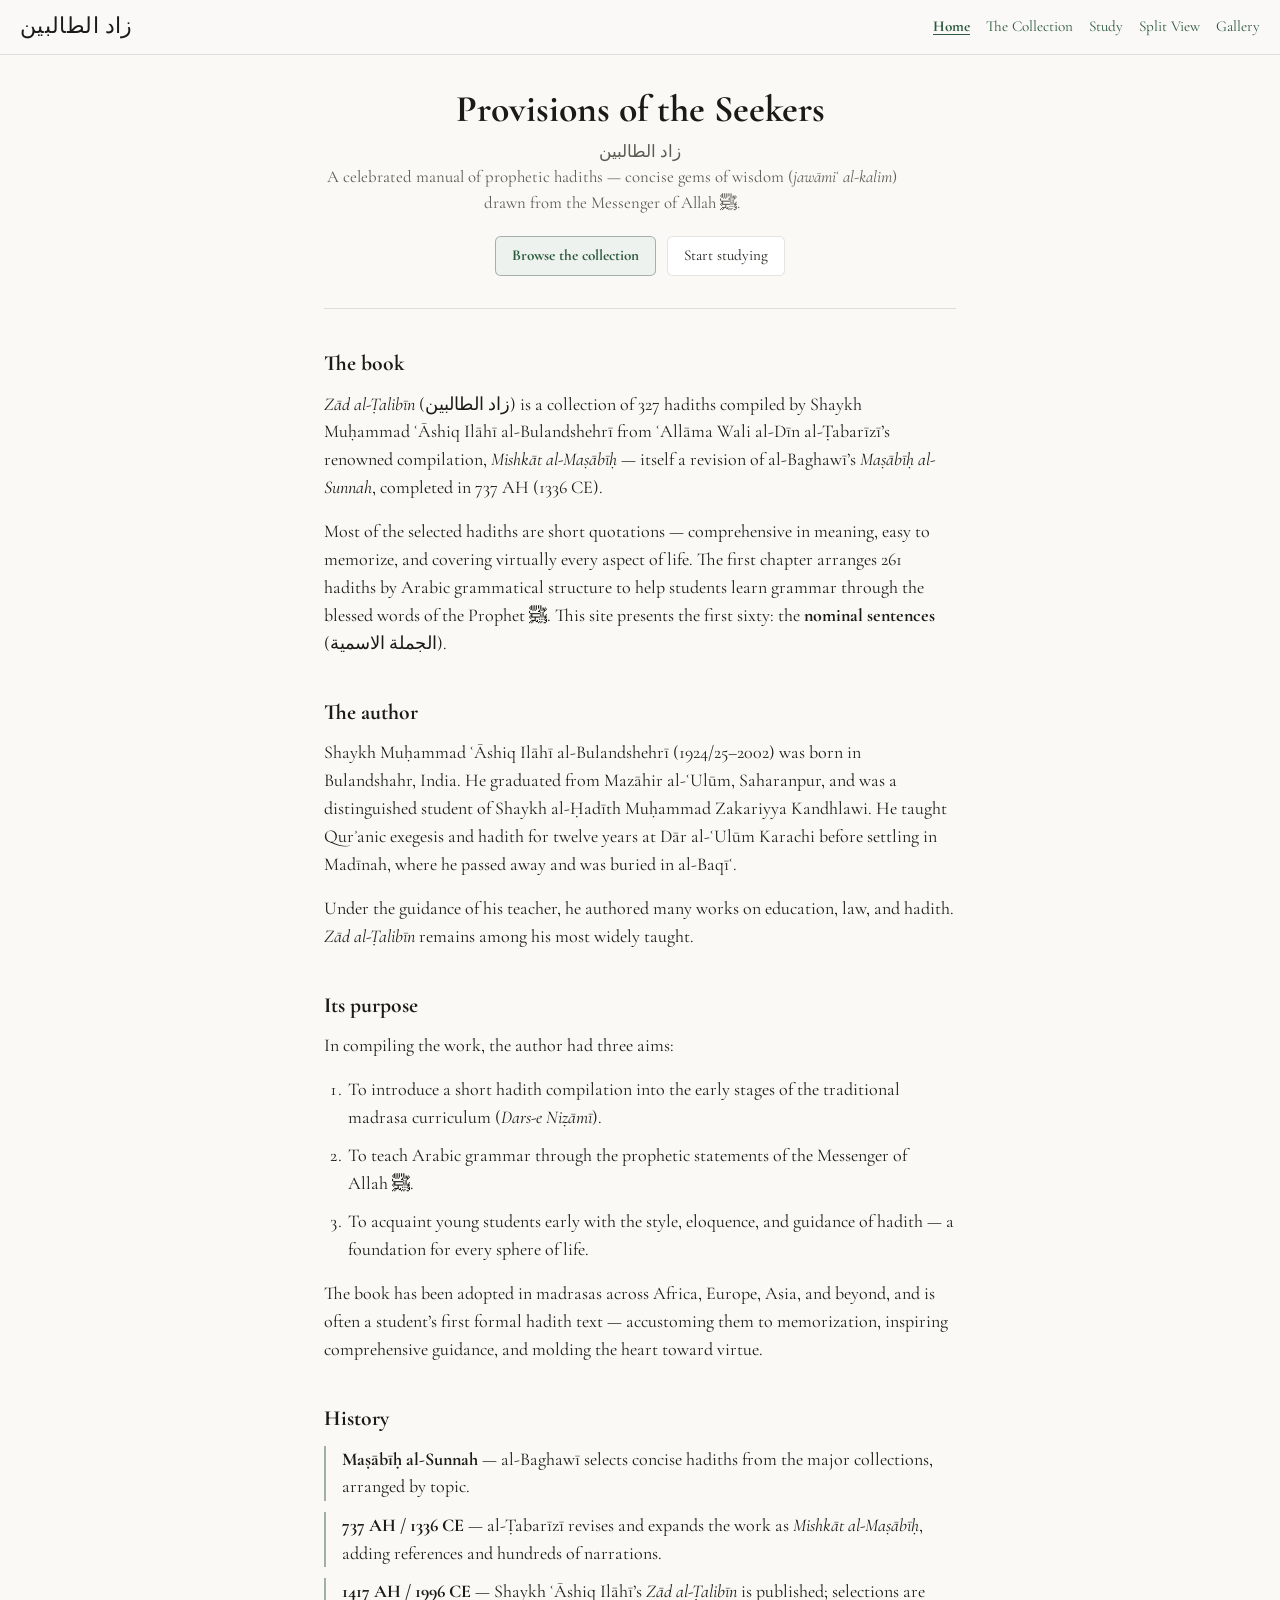
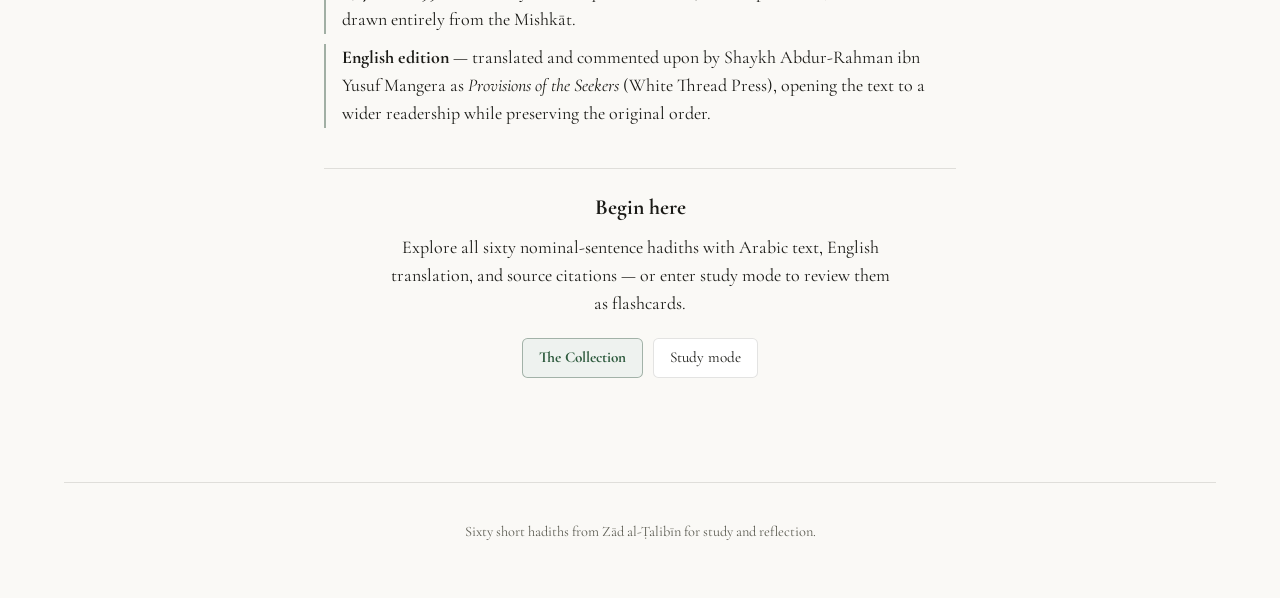
==== commit 261328c3: "Load English typography from Google Fonts for consistent transliteration. Co-authored-by: Cursor <cu" ====
--- a/web/index.html
+++ b/web/index.html
@@ -8,7 +8,10 @@
     <meta property="og:title" content="Provisions of the Seekers">
     <meta property="og:description" content="Sixty prophetic hadiths from Zād al-Ṭalibīn (زاد الطالبين) — a celebrated manual compiled by Shaykh Ashiq Ilahi al-Bulandshehri.">
     <meta property="og:type" content="website">
-    <link rel="stylesheet" href="styles.css?v=4">
+    <link rel="preconnect" href="https://fonts.googleapis.com">
+    <link rel="preconnect" href="https://fonts.gstatic.com" crossorigin>
+    <link href="https://fonts.googleapis.com/css2?family=Cormorant+Garamond:ital,wght@0,400;0,600;0,700;1,400&display=swap" rel="stylesheet">
+    <link rel="stylesheet" href="styles.css?v=5">
   </head>
   <body>
     <p class="load-message">Loading hadiths…</p>
--- a/web/styles.css
+++ b/web/styles.css
@@ -6,37 +6,8 @@
   font-display: swap;
 }
 
-@font-face {
-  font-family: "Local Cormorant";
-  src: local("Cormorant Garamond"), url("assets/fonts/CormorantGaramond-Regular.ttf") format("truetype");
-  font-weight: 400;
-  font-style: normal;
-  font-display: swap;
-  unicode-range: U+0000-00FF, U+0131, U+0152-0153, U+02BB-02BC, U+02C6, U+02DA, U+02DC,
-    U+2000-206F, U+2070-2074, U+20AC, U+2122, U+2191, U+2193, U+2212, U+2215, U+FEFF, U+FFFD;
-}
-
-@font-face {
-  font-family: "Local Cormorant";
-  src: url("assets/fonts/CormorantGaramond-LatinExt-Regular.ttf") format("truetype");
-  font-weight: 400;
-  font-style: normal;
-  font-display: swap;
-  unicode-range: U+0100-024F, U+0259, U+1E00-1EFF, U+2020, U+20A0-20AB, U+20AD-20CF,
-    U+2113, U+2C60-2C7F, U+A720-A7FF;
-}
-
-@font-face {
-  font-family: "Local Cormorant";
-  src: local("Cormorant Garamond Italic"), url("assets/fonts/CormorantGaramond-Italic.ttf") format("truetype");
-  font-weight: 400;
-  font-style: italic;
-  font-display: swap;
-  unicode-range: U+0000-00FF, U+0131, U+0152-0153, U+02BB-02BC, U+02C6, U+02DA, U+02DC,
-    U+2000-206F, U+2070-2074, U+20AC, U+2122, U+2191, U+2193, U+2212, U+2215, U+FEFF, U+FFFD;
-}
-
 :root {
+  --font-serif: "Cormorant Garamond", Georgia, "Times New Roman", serif;
   --paper: #faf9f6;
   --ink: #1a1a16;
   --muted: #5c5c52;
@@ -63,7 +34,7 @@
 body {
   background: var(--paper);
   color: var(--ink);
-  font-family: "Local Cormorant", Georgia, "Times New Roman", serif;
+  font-family: var(--font-serif);
   font-size: 1.125rem;
   line-height: 1.55;
   -webkit-font-smoothing: antialiased;
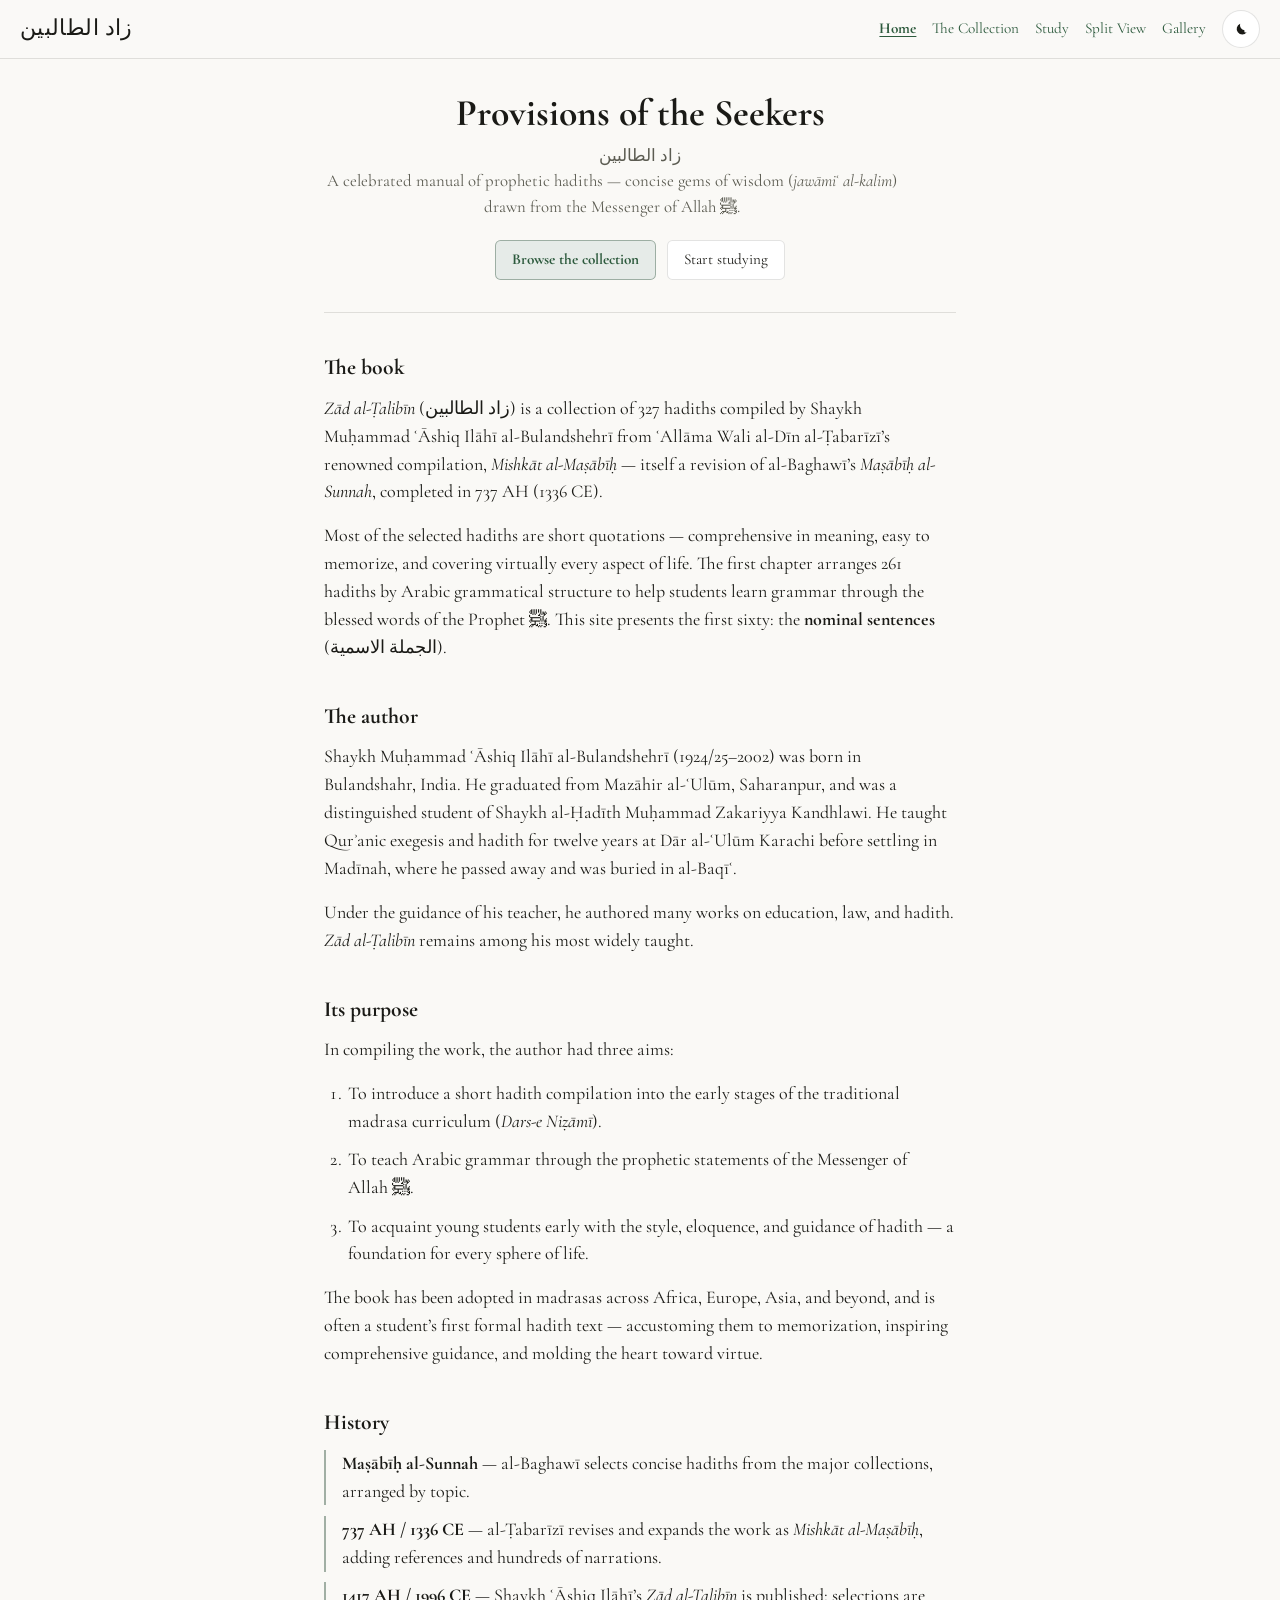
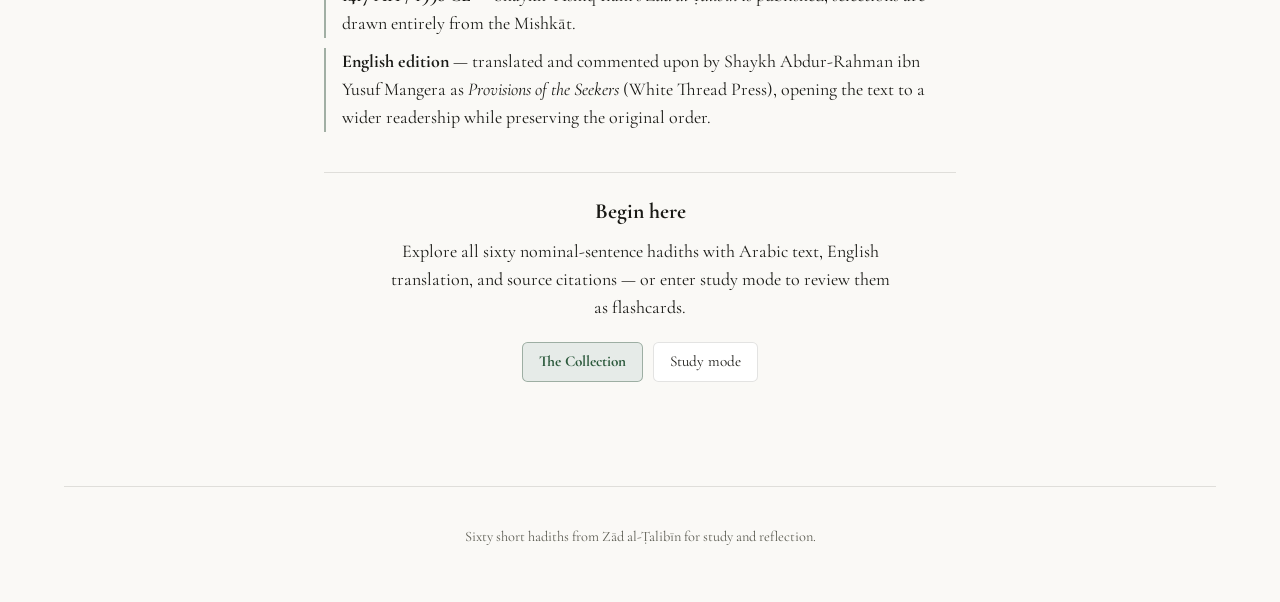
==== commit fcbe88c4: "Add a dark mode toggle to the interactive website. Visitors can switch between light and dark themes" ====
--- a/web/index.html
+++ b/web/index.html
@@ -5,17 +5,34 @@
     <meta name="viewport" content="width=device-width, initial-scale=1">
     <title>Provisions of the Seekers | Zād al-Ṭalibīn</title>
     <meta name="description" content="Provisions of the Seekers (Zād al-Ṭalibīn): sixty prophetic hadiths for study and memorization, with the book's history, author, and purpose.">
+    <meta name="color-scheme" content="light dark">
     <meta property="og:title" content="Provisions of the Seekers">
     <meta property="og:description" content="Sixty prophetic hadiths from Zād al-Ṭalibīn (زاد الطالبين) — a celebrated manual compiled by Shaykh Ashiq Ilahi al-Bulandshehri.">
     <meta property="og:type" content="website">
+    <script>
+      (function () {
+        var key = "zad-theme";
+        var theme = "light";
+        try {
+          var stored = localStorage.getItem(key);
+          if (stored === "dark" || stored === "light") {
+            theme = stored;
+          } else if (window.matchMedia("(prefers-color-scheme: dark)").matches) {
+            theme = "dark";
+          }
+        } catch (error) {}
+        document.documentElement.setAttribute("data-theme", theme);
+        document.documentElement.style.colorScheme = theme;
+      })();
+    </script>
     <link rel="preconnect" href="https://fonts.googleapis.com">
     <link rel="preconnect" href="https://fonts.gstatic.com" crossorigin>
     <link href="https://fonts.googleapis.com/css2?family=Cormorant+Garamond:ital,wght@0,400;0,600;0,700;1,400&display=swap" rel="stylesheet">
-    <link rel="stylesheet" href="styles.css?v=5">
+    <link rel="stylesheet" href="styles.css?v=8">
   </head>
   <body>
     <p class="load-message">Loading hadiths…</p>
     <script src="hadiths.js?v=3"></script>
-    <script src="app.js?v=6"></script>
+    <script src="app.js?v=10"></script>
   </body>
 </html>
--- a/web/styles.css
+++ b/web/styles.css
@@ -10,13 +10,46 @@
   --font-serif: "Cormorant Garamond", Georgia, "Times New Roman", serif;
   --paper: #faf9f6;
   --ink: #1a1a16;
+  --ink-muted: #5c5c52;
   --muted: #5c5c52;
   --link: #2d5a3d;
   --link-hover: #1e3d29;
   --border: rgba(26, 26, 22, 0.12);
+  --surface: #ffffff;
+  --header-bg: color-mix(in srgb, var(--paper) 92%, white);
+  --shadow: rgba(45, 40, 30, 0.08);
+  --shadow-strong: rgba(45, 40, 30, 0.14);
+  --overlay: rgba(20, 18, 14, 0.55);
+  --drawer-overlay: rgba(20, 18, 14, 0.4);
+  --error: #6b2f2f;
+  --card-ink: #2a2a24;
+  --badge-bg: rgba(255, 255, 255, 0.88);
   --max-width: 42rem;
   --nav-height: 3.25rem;
   --frame-ink: #3f463c;
+  color-scheme: light;
+}
+
+/* Dark tokens replace the light ones when <html data-theme="dark"> is set. */
+[data-theme="dark"] {
+  --paper: #141311;
+  --ink: #f0ece2;
+  --ink-muted: #b9b4a6;
+  --muted: #b9b4a6;
+  --link: #9dcfab;
+  --link-hover: #c5e6cd;
+  --border: rgba(240, 236, 226, 0.16);
+  --surface: #1e1c18;
+  --header-bg: color-mix(in srgb, var(--paper) 88%, black);
+  --shadow: rgba(0, 0, 0, 0.4);
+  --shadow-strong: rgba(0, 0, 0, 0.55);
+  --overlay: rgba(0, 0, 0, 0.72);
+  --drawer-overlay: rgba(0, 0, 0, 0.55);
+  --error: #e8a8a8;
+  --card-ink: #efe8d8;
+  --badge-bg: color-mix(in srgb, var(--surface) 88%, transparent);
+  --frame-ink: #c9c3b4;
+  color-scheme: dark;
 }
 
 *,
@@ -29,6 +62,7 @@
 body {
   margin: 0;
   min-height: 100%;
+  background: var(--paper);
 }
 
 body {
@@ -62,8 +96,46 @@
   min-height: var(--nav-height);
   padding: 0.65rem 1.25rem;
   border-bottom: 1px solid var(--border);
-  background: color-mix(in srgb, var(--paper) 92%, white);
+  background: var(--header-bg);
   backdrop-filter: blur(8px);
+}
+
+.site-header__tools {
+  display: flex;
+  flex-wrap: wrap;
+  align-items: center;
+  gap: 0.5rem 1rem;
+}
+
+.theme-toggle {
+  display: inline-flex;
+  align-items: center;
+  justify-content: center;
+  flex-shrink: 0;
+  width: 2.35rem;
+  height: 2.35rem;
+  padding: 0;
+  border: 1px solid var(--border);
+  border-radius: 999px;
+  background: var(--surface);
+  color: var(--ink);
+  cursor: pointer;
+}
+
+.theme-toggle:hover {
+  border-color: color-mix(in srgb, var(--link) 40%, var(--border));
+  color: var(--link);
+}
+
+.theme-toggle:focus-visible {
+  outline: 2px solid color-mix(in srgb, var(--link) 45%, transparent);
+  outline-offset: 2px;
+}
+
+.theme-toggle__icon {
+  width: 1.15rem;
+  height: 1.15rem;
+  display: block;
 }
 
 .site-title {
@@ -149,7 +221,7 @@
   padding: 0.65rem 0.9rem;
   border: 1px solid var(--border);
   border-radius: 0.35rem;
-  background: white;
+  background: var(--surface);
   color: var(--ink);
   font: inherit;
   font-size: 1rem;
@@ -216,11 +288,11 @@
   --accent: #c9a05a;
   position: relative;
   margin-bottom: 2rem;
-  padding: 2rem 1.75rem 1.5rem;
+  padding: 2rem 1.75rem 3.25rem;
   overflow: hidden;
   border-radius: 0.5rem;
   background: var(--card-bg);
-  box-shadow: 0 0.15rem 0.75rem rgba(45, 40, 30, 0.08);
+  box-shadow: 0 0.15rem 0.75rem var(--shadow);
 }
 
 .hadith-card::before,
@@ -264,7 +336,7 @@
 
 .hadith-arabic {
   margin: 0 0 1rem;
-  color: #2a2a24;
+  color: var(--card-ink);
   font-family: "Local Scheherazade", "Scheherazade New", "Noto Naskh Arabic", serif;
   font-size: clamp(1.5rem, 4vw, 2rem);
   font-weight: 400;
@@ -299,7 +371,7 @@
   padding: 0.45rem 1rem;
   border: 1px solid var(--border);
   border-radius: 0.35rem;
-  background: white;
+  background: var(--surface);
   color: var(--ink);
   font: inherit;
   font-size: 0.95rem;
@@ -316,7 +388,7 @@
 
 .btn--primary {
   border-color: color-mix(in srgb, var(--link) 30%, var(--border));
-  background: color-mix(in srgb, var(--link) 8%, white);
+  background: color-mix(in srgb, var(--link) 12%, var(--surface));
   color: var(--link);
   font-weight: 700;
 }
@@ -327,13 +399,13 @@
   padding: 1.5rem;
   border: 1px solid var(--border);
   border-radius: 0.35rem;
-  background: white;
+  background: var(--surface);
   color: var(--muted);
   text-align: center;
 }
 
 .load-message--error {
-  color: #6b2f2f;
+  color: var(--error);
 }
 
 .about-page {
@@ -361,6 +433,7 @@
 }
 
 .study-card-wrap {
+  position: relative;
   width: 100%;
   perspective: 1200px;
 }
@@ -370,10 +443,10 @@
   position: relative;
   width: 100%;
   min-height: 22rem;
-  padding: 2.25rem 1.5rem 1.75rem;
+  padding: 2.25rem 1.5rem 3rem;
   border-radius: 0.6rem;
   background: var(--card-bg);
-  box-shadow: 0 0.25rem 1.25rem rgba(45, 40, 30, 0.1);
+  box-shadow: 0 0.25rem 1.25rem var(--shadow-strong);
   cursor: pointer;
   transition: transform 0.35s ease;
   transform-style: preserve-3d;
@@ -391,20 +464,13 @@
 
 .study-card-face--back {
   position: absolute;
-  inset: 2.25rem 1.5rem 1.75rem;
+  inset: 2.25rem 1.5rem 3rem;
   transform: rotateY(180deg);
   backface-visibility: hidden;
 }
 
 .study-card-face--front {
   backface-visibility: hidden;
-}
-
-.study-hint {
-  margin: 0;
-  color: var(--muted);
-  font-size: 0.9rem;
-  text-align: center;
 }
 
 .study-controls {
@@ -425,7 +491,7 @@
 
 .study-mode-toggle .btn.is-active {
   border-color: color-mix(in srgb, var(--link) 45%, var(--border));
-  background: color-mix(in srgb, var(--link) 12%, white);
+  background: color-mix(in srgb, var(--link) 12%, var(--surface));
   color: var(--link);
   font-weight: 700;
 }
@@ -435,6 +501,53 @@
   color: var(--muted);
   font-size: 0.92rem;
   text-align: center;
+}
+
+.card-play-btn {
+  position: absolute;
+  z-index: 3;
+  left: 0.85rem;
+  bottom: 0.85rem;
+  display: inline-flex;
+  align-items: center;
+  justify-content: center;
+  width: 2.35rem;
+  height: 2.35rem;
+  padding: 0;
+  border: 1px solid color-mix(in srgb, var(--frame-ink) 28%, transparent);
+  border-radius: 999px;
+  background: color-mix(in srgb, var(--surface) 82%, var(--paper));
+  color: var(--ink);
+  box-shadow: 0 0.08rem 0.28rem var(--shadow);
+  cursor: pointer;
+  transition: background 0.15s ease, border-color 0.15s ease, color 0.15s ease, transform 0.15s ease;
+}
+
+.card-play-btn:hover {
+  border-color: color-mix(in srgb, var(--link) 40%, var(--border));
+  background: var(--surface);
+  color: var(--link);
+}
+
+.card-play-btn:active {
+  transform: scale(0.96);
+}
+
+.card-play-btn.is-speaking {
+  border-color: color-mix(in srgb, var(--link) 45%, var(--border));
+  background: color-mix(in srgb, var(--link) 12%, var(--surface));
+  color: var(--link);
+}
+
+.card-play-btn__icon {
+  width: 1rem;
+  height: 1rem;
+  display: block;
+}
+
+.hadith-card .card-play-btn {
+  left: 1rem;
+  bottom: 1rem;
 }
 
 /* Layout C — Split view */
@@ -454,7 +567,7 @@
   padding: 0;
   border: 1px solid var(--border);
   border-radius: 0.4rem;
-  background: white;
+  background: var(--surface);
   list-style: none;
 }
 
@@ -473,7 +586,7 @@
 }
 
 .split-list li a.is-active {
-  background: color-mix(in srgb, var(--link) 10%, white);
+  background: color-mix(in srgb, var(--link) 10%, var(--surface));
   font-weight: 700;
 }
 
@@ -503,14 +616,14 @@
   border: 1px solid var(--border);
   border-radius: 0.45rem;
   background: var(--card-bg, #fdf8ee);
-  box-shadow: 0 0.1rem 0.5rem rgba(45, 40, 30, 0.06);
+  box-shadow: 0 0.1rem 0.5rem var(--shadow);
   cursor: pointer;
   text-align: center;
   text-decoration: none;
 }
 
 .gallery-tile:hover {
-  box-shadow: 0 0.2rem 0.85rem rgba(45, 40, 30, 0.12);
+  box-shadow: 0 0.2rem 0.85rem var(--shadow-strong);
   text-decoration: none;
 }
 
@@ -521,7 +634,7 @@
   z-index: 2;
   padding: 0.15rem 0.45rem;
   border-radius: 999px;
-  background: rgba(255, 255, 255, 0.88);
+  background: var(--badge-bg);
   color: var(--muted);
   font-size: 0.75rem;
   font-weight: 700;
@@ -532,7 +645,7 @@
   place-items: center;
   height: 100%;
   padding: 1.75rem 0.65rem 0.85rem;
-  color: #2a2a24;
+  color: var(--card-ink);
   font-family: "Local Scheherazade", "Scheherazade New", serif;
   font-size: 1rem;
   line-height: 1.4;
@@ -546,7 +659,7 @@
   display: grid;
   place-items: center;
   padding: 1rem;
-  background: rgba(20, 18, 14, 0.55);
+  background: var(--overlay);
 }
 
 .gallery-modal[hidden] {
@@ -575,7 +688,7 @@
   position: fixed;
   inset: 0;
   z-index: 150;
-  background: rgba(20, 18, 14, 0.4);
+  background: var(--drawer-overlay);
 }
 
 .drawer-backdrop[hidden],
@@ -593,7 +706,7 @@
   overflow: auto;
   padding: 1rem 0 2rem;
   background: var(--paper);
-  box-shadow: -0.25rem 0 1.5rem rgba(20, 18, 14, 0.15);
+  box-shadow: -0.25rem 0 1.5rem var(--shadow-strong);
 }
 
 .drawer-header {
@@ -638,7 +751,7 @@
   padding: 1rem;
   border: 2px dashed var(--border);
   border-radius: 0.5rem;
-  background: white;
+  background: var(--surface);
 }
 
 .wireframe-mock {
@@ -651,7 +764,7 @@
   margin-bottom: 0.75rem;
   padding: 0.2rem 0.5rem;
   border-radius: 0.25rem;
-  background: color-mix(in srgb, var(--link) 10%, white);
+  background: color-mix(in srgb, var(--link) 10%, var(--surface));
   color: var(--link);
   font-size: 0.8rem;
   font-weight: 700;
@@ -670,7 +783,7 @@
   padding: 0.75rem;
   border: 1px solid var(--border);
   border-radius: 0.35rem;
-  background: color-mix(in srgb, var(--paper) 50%, white);
+  background: color-mix(in srgb, var(--paper) 50%, var(--surface));
   color: var(--muted);
   font-size: 0.9rem;
 }
@@ -685,7 +798,15 @@
   aspect-ratio: 3 / 4;
   border: 1px solid var(--border);
   border-radius: 0.3rem;
-  background: #fdf8ee;
+  background: var(--card-bg, #fdf8ee);
+}
+
+/* Keep botanical card hues, but dim them so they do not glare on a dark page. */
+[data-theme="dark"] .hadith-card,
+[data-theme="dark"] .study-card,
+[data-theme="dark"] .gallery-tile,
+[data-theme="dark"] .wireframe-tile {
+  background: color-mix(in srgb, var(--card-bg, #fdf8ee) 28%, #161410);
 }
 
 .site-footer {
@@ -851,7 +972,8 @@
 }
 
 @media (prefers-reduced-motion: reduce) {
-  .study-card {
+  .study-card,
+  .card-play-btn {
     transition: none;
   }
 }
